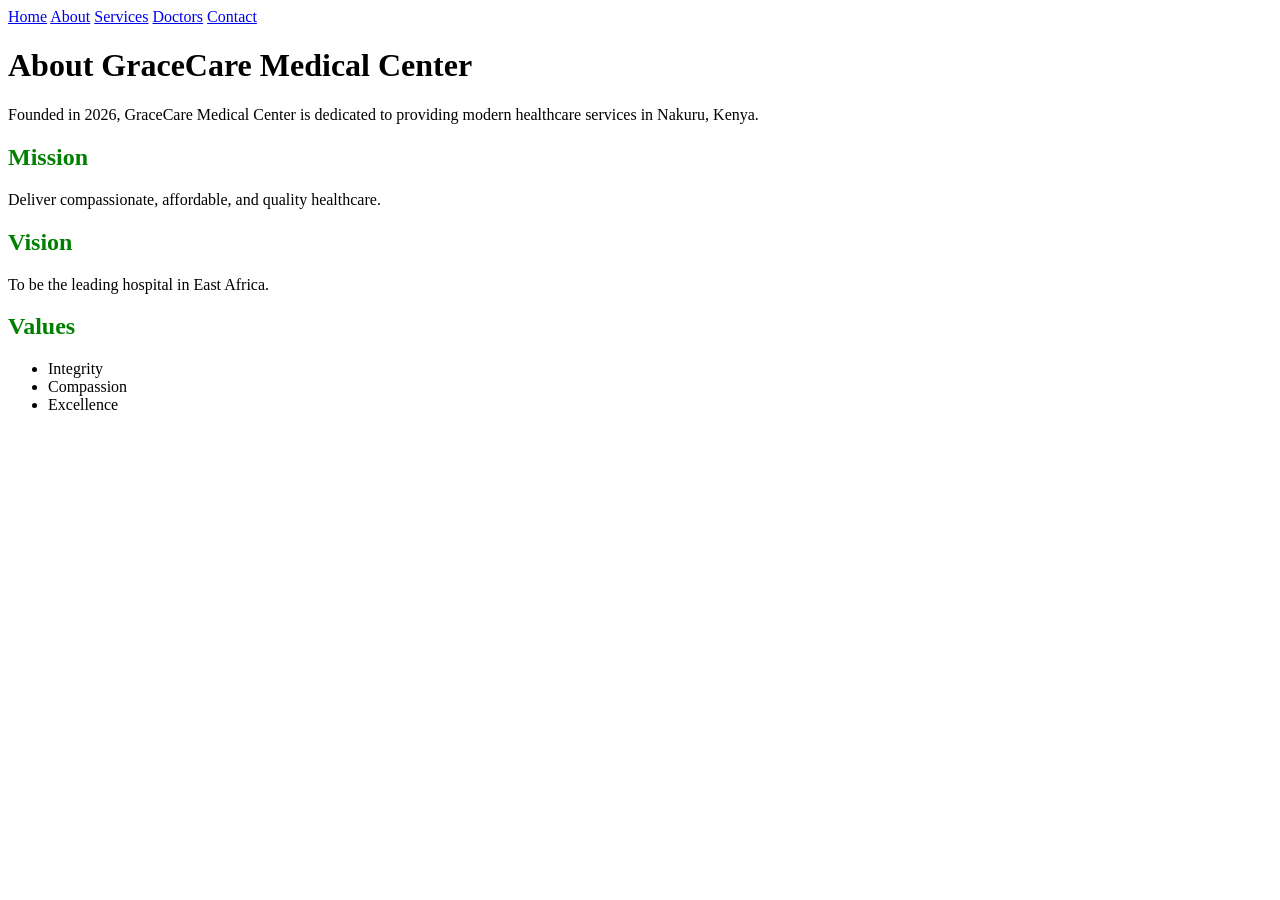
==== about.html @ ee9bda85 "first commit" ====
<!DOCTYPE html>
<html lang="en">
<head>
  <meta charset="UTF-8">
  <title>About GraceCare</title>
  <link rel="stylesheet" href="css/style.css">
  <style>
    h2 { color: green; }
    p { font-size: 16px; }
  </style>
</head>
<body>
  <nav>
    <a href="index.html">Home</a>
    <a href="about.html">About</a>
    <a href="services.html">Services</a>
    <a href="doctors.html">Doctors</a>
    <a href="contact.html">Contact</a>
  </nav>

  <h1>About GraceCare Medical Center</h1>
  <p>Founded in 2026, GraceCare Medical Center is dedicated to providing modern healthcare services in Nakuru, Kenya.</p>

  <h2>Mission</h2>
  <p>Deliver compassionate, affordable, and quality healthcare.</p>

  <h2>Vision</h2>
  <p>To be the leading hospital in East Africa.</p>

  <h2>Values</h2>
  <ul>
    <li>Integrity</li>
    <li>Compassion</li>
    <li>Excellence</li>
  </ul>
</body>
</html>
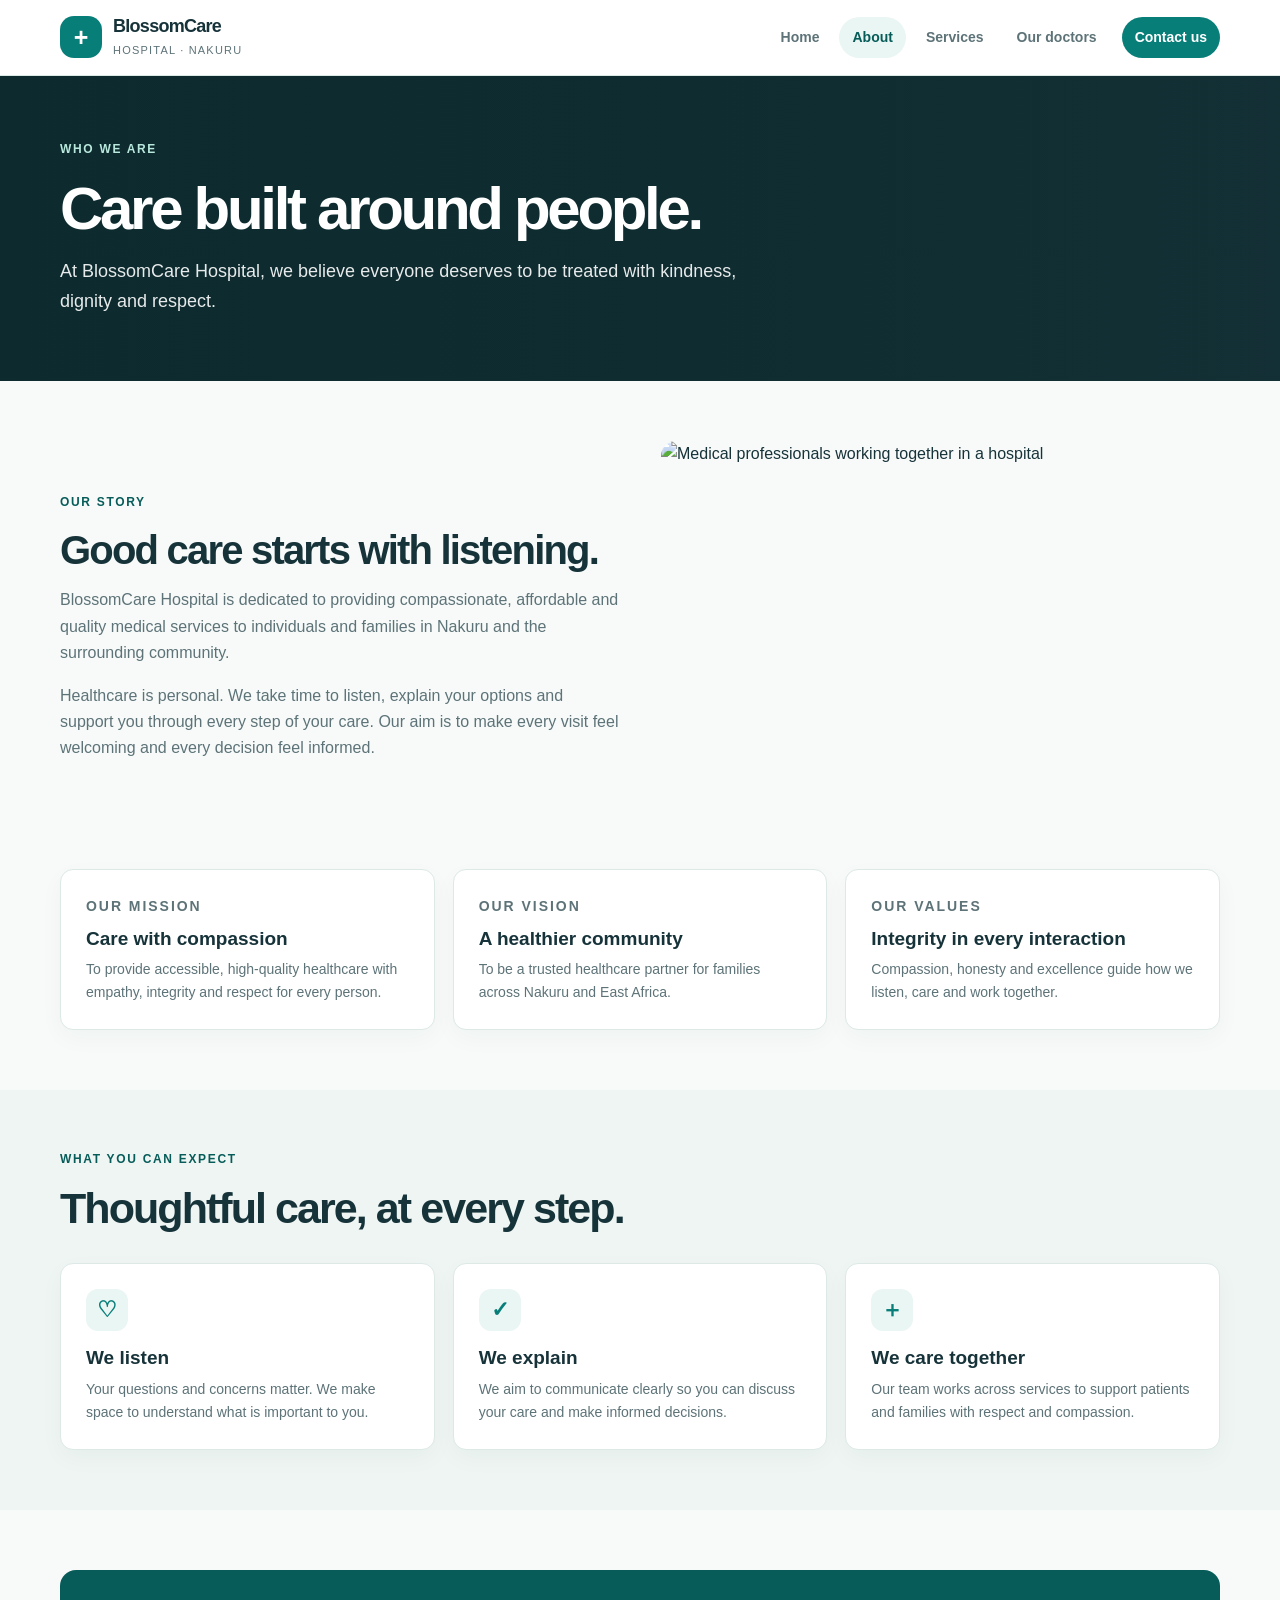
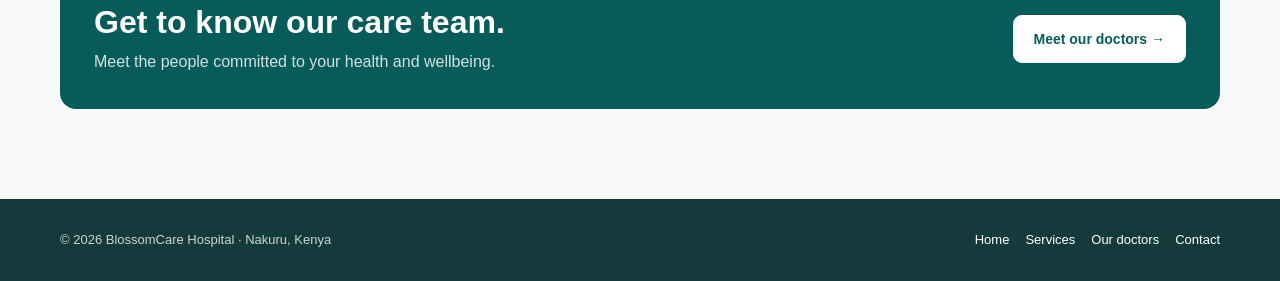
==== commit 7114d525: "Restore multi-page hospital site Co-authored-by: Copilot <223556219+Copilot@users.noreply.github.com" ====
--- a/about.html
+++ b/about.html
@@ -2,36 +2,90 @@
 <html lang="en">
 <head>
   <meta charset="UTF-8">
-  <title>About GraceCare</title>
-  <link rel="stylesheet" href="css/style.css">
-  <style>
-    h2 { color: green; }
-    p { font-size: 16px; }
-  </style>
+  <meta name="viewport" content="width=device-width, initial-scale=1">
+  <meta name="description" content="Learn about BlossomCare Hospital's mission, values and commitment to compassionate care in Nakuru, Kenya.">
+  <meta name="theme-color" content="#087e79">
+  <title>About us | BlossomCare Hospital</title>
+  <link rel="stylesheet" href="grace_care_website/css/style.css">
 </head>
 <body>
-  <nav>
-    <a href="index.html">Home</a>
-    <a href="about.html">About</a>
-    <a href="services.html">Services</a>
-    <a href="doctors.html">Doctors</a>
-    <a href="contact.html">Contact</a>
-  </nav>
-
-  <h1>About GraceCare Medical Center</h1>
-  <p>Founded in 2026, GraceCare Medical Center is dedicated to providing modern healthcare services in Nakuru, Kenya.</p>
-
-  <h2>Mission</h2>
-  <p>Deliver compassionate, affordable, and quality healthcare.</p>
-
-  <h2>Vision</h2>
-  <p>To be the leading hospital in East Africa.</p>
-
-  <h2>Values</h2>
-  <ul>
-    <li>Integrity</li>
-    <li>Compassion</li>
-    <li>Excellence</li>
-  </ul>
+  <a class="skip-link" href="#main">Skip to main content</a>
+  <header class="site-header">
+    <a class="brand" href="index.html" aria-label="BlossomCare Hospital home">
+      <span class="brand-mark" aria-hidden="true">+</span>
+      <span><span class="brand-name">BlossomCare</span><span class="brand-tagline">Hospital · Nakuru</span></span>
+    </a>
+    <nav class="main-nav" aria-label="Main navigation">
+      <a href="index.html">Home</a>
+      <a href="about.html" aria-current="page">About</a>
+      <a href="grace_care_website/service.html">Services</a>
+      <a href="grace_care_website/doctors.html">Our doctors</a>
+      <a class="nav-cta" href="grace_care_website/contact.html">Contact us</a>
+    </nav>
+  </header>
+  <main id="main">
+    <section class="page-hero">
+      <div class="container">
+        <p class="eyebrow">Who we are</p>
+        <h1>Care built around people.</h1>
+        <p>At BlossomCare Hospital, we believe everyone deserves to be treated with kindness, dignity and respect.</p>
+      </div>
+    </section>
+    <section class="container content-section">
+      <div class="split-layout">
+        <div>
+          <p class="eyebrow">Our story</p>
+          <h2>Good care starts with listening.</h2>
+          <p>BlossomCare Hospital is dedicated to providing compassionate, affordable and quality medical services to individuals and families in Nakuru and the surrounding community.</p>
+          <p>Healthcare is personal. We take time to listen, explain your options and support you through every step of your care. Our aim is to make every visit feel welcoming and every decision feel informed.</p>
+        </div>
+        <img class="content-image" src="https://images.unsplash.com/photo-1504813184591-01572f98c85f?auto=format&amp;fit=crop&amp;w=1100&amp;q=85" alt="Medical professionals working together in a hospital" loading="lazy" decoding="async">
+      </div>
+      <div class="value-grid">
+        <article class="info-card">
+          <p class="eyebrow">Our mission</p>
+          <h3>Care with compassion</h3>
+          <p>To provide accessible, high-quality healthcare with empathy, integrity and respect for every person.</p>
+        </article>
+        <article class="info-card">
+          <p class="eyebrow">Our vision</p>
+          <h3>A healthier community</h3>
+          <p>To be a trusted healthcare partner for families across Nakuru and East Africa.</p>
+        </article>
+        <article class="info-card">
+          <p class="eyebrow">Our values</p>
+          <h3>Integrity in every interaction</h3>
+          <p>Compassion, honesty and excellence guide how we listen, care and work together.</p>
+        </article>
+      </div>
+    </section>
+    <section class="content-section values-section">
+      <div class="container">
+        <div class="section-heading">
+          <p class="eyebrow">What you can expect</p>
+          <h2>Thoughtful care, at every step.</h2>
+        </div>
+        <div class="value-grid">
+          <article class="info-card"><span class="value-symbol" aria-hidden="true">♡</span><h3>We listen</h3><p>Your questions and concerns matter. We make space to understand what is important to you.</p></article>
+          <article class="info-card"><span class="value-symbol" aria-hidden="true">✓</span><h3>We explain</h3><p>We aim to communicate clearly so you can discuss your care and make informed decisions.</p></article>
+          <article class="info-card"><span class="value-symbol" aria-hidden="true">＋</span><h3>We care together</h3><p>Our team works across services to support patients and families with respect and compassion.</p></article>
+        </div>
+      </div>
+    </section>
+    <section class="container content-section">
+      <div class="cta-panel">
+        <div><h2>Get to know our care team.</h2><p>Meet the people committed to your health and wellbeing.</p></div>
+        <a class="button" href="grace_care_website/doctors.html">Meet our doctors <span aria-hidden="true">&nbsp;→</span></a>
+      </div>
+    </section>
+  </main>
+  <footer class="site-footer">
+    <div class="container footer-inner">
+      <p>&copy; 2026 BlossomCare Hospital · Nakuru, Kenya</p>
+      <nav class="footer-links" aria-label="Footer navigation">
+        <a href="index.html">Home</a><a href="grace_care_website/service.html">Services</a><a href="grace_care_website/doctors.html">Our doctors</a><a href="grace_care_website/contact.html">Contact</a>
+      </nav>
+    </div>
+  </footer>
 </body>
 </html>
--- a/grace_care_website/css/style.css
+++ b/grace_care_website/css/style.css
@@ -0,0 +1,930 @@
+:root {
+  color-scheme: light;
+  --ink: #17333a;
+  --muted: #5d7378;
+  --teal: #087e79;
+  --teal-dark: #075c59;
+  --mint: #e9f6f3;
+  --paper: #f7faf9;
+  --white: #fff;
+  --line: #dce9e6;
+  --shadow: 0 18px 45px rgba(23, 51, 58, 0.09);
+}
+
+* {
+  box-sizing: border-box;
+}
+
+html {
+  scroll-behavior: smooth;
+  scroll-padding-top: 20px;
+}
+
+body {
+  margin: 0;
+  background: var(--paper);
+  color: var(--ink);
+  font-family: "Segoe UI", Arial, sans-serif;
+  font-size: 16px;
+  line-height: 1.65;
+}
+
+a {
+  color: var(--teal-dark);
+}
+
+a:focus-visible,
+button:focus-visible {
+  outline: 3px solid #e4a940;
+  outline-offset: 3px;
+}
+
+h1,
+h2,
+h3,
+p {
+  margin-top: 0;
+}
+
+h1,
+h2,
+h3 {
+  color: var(--ink);
+  line-height: 1.16;
+}
+
+.skip-link {
+  position: absolute;
+  z-index: 5;
+  top: 8px;
+  left: 8px;
+  padding: 8px 12px;
+  transform: translateY(-150%);
+  border-radius: 8px;
+  background: var(--white);
+  color: var(--ink);
+}
+
+.skip-link:focus {
+  transform: translateY(0);
+}
+
+.site-header {
+  position: relative;
+  z-index: 2;
+  display: flex;
+  align-items: center;
+  justify-content: space-between;
+  gap: 24px;
+  padding: 16px max(24px, calc((100% - 1160px) / 2));
+  border-bottom: 1px solid var(--line);
+  background: var(--white);
+}
+
+.brand {
+  display: inline-flex;
+  align-items: center;
+  gap: 11px;
+  color: var(--ink);
+  text-decoration: none;
+}
+
+.brand-mark {
+  display: grid;
+  width: 42px;
+  height: 42px;
+  place-items: center;
+  border-radius: 14px;
+  background: var(--teal);
+  color: var(--white);
+  font-size: 25px;
+  font-weight: 700;
+  line-height: 1;
+}
+
+.brand-name,
+.brand-tagline {
+  display: block;
+}
+
+.brand-name {
+  font-size: 18px;
+  font-weight: 750;
+  letter-spacing: -0.04em;
+  line-height: 1.2;
+}
+
+.brand-tagline {
+  margin-top: 3px;
+  color: var(--muted);
+  font-size: 11px;
+  letter-spacing: 0.11em;
+  text-transform: uppercase;
+}
+
+.main-nav {
+  display: flex;
+  flex-wrap: wrap;
+  align-items: center;
+  justify-content: flex-end;
+  gap: 7px;
+}
+
+.main-nav a {
+  padding: 9px 13px;
+  border-radius: 999px;
+  color: var(--muted);
+  font-size: 14px;
+  font-weight: 650;
+  text-decoration: none;
+  transition: background-color 160ms ease, color 160ms ease;
+}
+
+.main-nav a:hover,
+.main-nav a[aria-current="page"] {
+  background: var(--mint);
+  color: var(--teal-dark);
+}
+
+.main-nav .nav-cta {
+  margin-left: 5px;
+  background: var(--teal);
+  color: var(--white);
+}
+
+.main-nav .nav-cta:hover {
+  background: var(--teal-dark);
+  color: var(--white);
+}
+
+.container {
+  width: min(100% - 48px, 1160px);
+  margin-inline: auto;
+}
+
+.hero {
+  position: relative;
+  display: grid;
+  min-height: 510px;
+  overflow: hidden;
+  align-items: center;
+  background-color: #17333a;
+  background-image:
+    linear-gradient(90deg, rgba(12, 42, 45, 0.9) 0%, rgba(12, 42, 45, 0.74) 47%, rgba(12, 42, 45, 0.25) 100%),
+    url("https://images.unsplash.com/photo-1519494026892-80bbd2d6fd0d?auto=format&fit=crop&w=2000&q=85");
+  background-position: center;
+  background-size: cover;
+  color: var(--white);
+}
+
+.hero-inner {
+  position: relative;
+  z-index: 1;
+  width: min(100% - 48px, 1160px);
+  margin-inline: auto;
+  padding-block: 82px;
+}
+
+.hero-copy {
+  max-width: 590px;
+}
+
+.eyebrow {
+  margin: 0 0 14px;
+  color: var(--teal-dark);
+  font-size: 12px;
+  font-weight: 750;
+  letter-spacing: 0.14em;
+  text-transform: uppercase;
+}
+
+.hero h1 {
+  max-width: 590px;
+  margin-bottom: 19px;
+  color: var(--white);
+  font-size: clamp(42px, 5vw, 66px);
+  letter-spacing: -0.055em;
+}
+
+.hero .eyebrow {
+  color: #b9e8dd;
+}
+
+.hero-copy > p:not(.eyebrow) {
+  max-width: 500px;
+  margin-bottom: 27px;
+  color: rgba(255, 255, 255, 0.9);
+  font-size: 18px;
+}
+
+.button-row {
+  display: flex;
+  flex-wrap: wrap;
+  gap: 12px;
+}
+
+.button {
+  display: inline-flex;
+  min-height: 48px;
+  align-items: center;
+  justify-content: center;
+  padding: 11px 20px;
+  border: 1px solid var(--teal);
+  border-radius: 9px;
+  background: var(--teal);
+  color: var(--white);
+  font-size: 14px;
+  font-weight: 700;
+  text-decoration: none;
+  transition: transform 160ms ease, background-color 160ms ease;
+}
+
+.button:hover {
+  transform: translateY(-2px);
+  background: var(--teal-dark);
+}
+
+.button-secondary {
+  border-color: var(--line);
+  background: var(--white);
+  color: var(--ink);
+}
+
+.button-secondary:hover {
+  border-color: var(--teal);
+  background: var(--white);
+  color: var(--teal-dark);
+}
+
+.trust-strip {
+  position: relative;
+  z-index: 1;
+  display: grid;
+  grid-template-columns: repeat(3, 1fr);
+  width: min(100% - 48px, 1160px);
+  margin: -35px auto 0;
+  border: 1px solid var(--line);
+  border-radius: 14px;
+  background: var(--white);
+  box-shadow: var(--shadow);
+}
+
+.trust-item {
+  padding: 20px 26px;
+}
+
+.trust-item + .trust-item {
+  border-left: 1px solid var(--line);
+}
+
+.trust-item strong,
+.trust-item span {
+  display: block;
+}
+
+.trust-item strong {
+  font-size: 15px;
+}
+
+.trust-item span {
+  margin-top: 3px;
+  color: var(--muted);
+  font-size: 13px;
+}
+
+.section {
+  padding-block: 76px;
+}
+
+.section-tight {
+  padding-block: 52px;
+}
+
+.page-hero {
+  display: flex;
+  min-height: 300px;
+  align-items: center;
+  padding-block: 64px;
+  background-color: #17333a;
+  background-image:
+    linear-gradient(90deg, rgba(12, 42, 45, 0.9) 0%, rgba(12, 42, 45, 0.72) 55%, rgba(12, 42, 45, 0.35) 100%),
+    url("https://images.unsplash.com/photo-1519494026892-80bbd2d6fd0d?auto=format&fit=crop&w=2000&q=85");
+  background-position: center;
+  background-size: cover;
+}
+
+.page-hero .container {
+  max-width: 1160px;
+}
+
+.page-hero h1 {
+  max-width: 740px;
+  margin-bottom: 14px;
+  color: var(--white);
+  font-size: clamp(42px, 5vw, 60px);
+  letter-spacing: -0.055em;
+}
+
+.page-hero .eyebrow {
+  color: #b9e8dd;
+}
+
+.page-hero .container > p:last-child {
+  max-width: 680px;
+  margin-bottom: 0;
+  color: rgba(255, 255, 255, 0.9);
+  font-size: 18px;
+}
+
+.content-section {
+  padding-block: 60px;
+}
+
+.split-layout {
+  display: grid;
+  grid-template-columns: 1fr 1fr;
+  align-items: center;
+  gap: 42px;
+  margin-bottom: 38px;
+}
+
+.split-layout h2,
+.contact-details h2 {
+  margin-bottom: 14px;
+  font-size: clamp(29px, 3.5vw, 40px);
+  letter-spacing: -0.045em;
+}
+
+.split-layout p:not(.eyebrow) {
+  color: var(--muted);
+}
+
+.content-image {
+  display: block;
+  width: 100%;
+  max-height: 390px;
+  aspect-ratio: 4 / 3;
+  border-radius: 15px;
+  object-fit: cover;
+}
+
+.value-grid,
+.service-detail-grid,
+.doctor-grid {
+  display: grid;
+  grid-template-columns: repeat(3, minmax(0, 1fr));
+  gap: 18px;
+}
+
+.value-grid .eyebrow {
+  margin-bottom: 10px;
+}
+
+.value-grid .info-card > p:last-child {
+  margin-bottom: 0;
+}
+
+.values-section {
+  background: #eef5f3;
+}
+
+.value-symbol {
+  display: grid;
+  width: 42px;
+  height: 42px;
+  margin-bottom: 16px;
+  place-items: center;
+  border-radius: 12px;
+  background: var(--mint);
+  color: var(--teal);
+  font-size: 22px;
+  font-weight: 700;
+}
+
+.service-detail-grid {
+  row-gap: 22px;
+}
+
+.service-detail-card {
+  overflow: hidden;
+  padding: 0;
+}
+
+.service-detail-card .service-image {
+  aspect-ratio: 16 / 10;
+}
+
+.service-card-content h2 {
+  margin-bottom: 8px;
+  font-size: 20px;
+}
+
+.service-disclaimer,
+.image-disclaimer {
+  margin: 20px 0 0;
+  color: var(--muted);
+  font-size: 13px;
+}
+
+.doctor-card {
+  overflow: hidden;
+  padding: 0;
+}
+
+.doctor-image {
+  display: block;
+  width: 100%;
+  aspect-ratio: 4 / 3;
+  background: var(--mint);
+  object-fit: cover;
+  object-position: center 30%;
+}
+
+.doctor-card-content {
+  padding: 22px 24px 25px;
+}
+
+.doctor-card-content h2 {
+  margin-bottom: 6px;
+  font-size: 21px;
+}
+
+.doctor-card-content p:last-child {
+  margin-bottom: 0;
+  color: var(--muted);
+  font-size: 14px;
+}
+
+.doctor-specialty {
+  margin-bottom: 11px;
+  color: var(--teal-dark);
+  font-size: 13px;
+  font-weight: 700;
+}
+
+.contact-layout {
+  display: grid;
+  grid-template-columns: 0.9fr 1.1fr;
+  align-items: start;
+  gap: 22px;
+}
+
+.contact-details,
+.contact-form-card {
+  padding: 30px;
+}
+
+.contact-detail {
+  display: flex;
+  align-items: flex-start;
+  gap: 13px;
+  padding-block: 17px;
+  border-top: 1px solid var(--line);
+}
+
+.contact-detail:first-of-type {
+  margin-top: 22px;
+}
+
+.contact-symbol {
+  display: grid;
+  width: 38px;
+  height: 38px;
+  flex: 0 0 38px;
+  place-items: center;
+  border-radius: 11px;
+  background: var(--mint);
+  color: var(--teal-dark);
+  font-size: 18px;
+}
+
+.contact-detail strong,
+.contact-detail span:not(.contact-symbol),
+.contact-detail a {
+  display: block;
+}
+
+.contact-detail strong {
+  margin-bottom: 3px;
+  font-size: 14px;
+}
+
+.contact-detail div > span,
+.contact-detail a {
+  color: var(--muted);
+  font-size: 14px;
+}
+
+.contact-detail a {
+  color: var(--teal-dark);
+}
+
+.contact-form-card h2 {
+  margin-bottom: 8px;
+  font-size: 25px;
+}
+
+.contact-form-card > p {
+  color: var(--muted);
+  font-size: 14px;
+}
+
+.contact-form-card form {
+  display: grid;
+  gap: 9px;
+}
+
+.contact-form-card label {
+  margin-top: 5px;
+  font-size: 14px;
+  font-weight: 700;
+}
+
+.contact-form-card input,
+.contact-form-card textarea {
+  width: 100%;
+  padding: 11px 12px;
+  border: 1px solid #bfd1cd;
+  border-radius: 8px;
+  background: var(--white);
+  color: var(--ink);
+  font: inherit;
+}
+
+.contact-form-card input:focus,
+.contact-form-card textarea:focus {
+  border-color: var(--teal);
+  outline: 3px solid rgba(8, 126, 121, 0.16);
+}
+
+.contact-form-card textarea {
+  resize: vertical;
+}
+
+.contact-form-card .button {
+  justify-self: start;
+  margin-top: 8px;
+  cursor: pointer;
+}
+
+.form-status {
+  min-height: 1.5em;
+  margin: 0;
+  color: var(--teal-dark);
+  font-size: 13px;
+}
+
+.emergency-note {
+  margin: 20px 0 0;
+  padding: 16px 18px;
+  border-left: 4px solid #c77d14;
+  border-radius: 7px;
+  background: #fff5e5;
+  color: #5b451f;
+  font-size: 14px;
+}
+
+.emergency-note strong {
+  display: block;
+}
+
+.section-heading {
+  max-width: 650px;
+  margin-bottom: 30px;
+}
+
+.section-heading h2 {
+  margin-bottom: 12px;
+  font-size: clamp(30px, 3.5vw, 43px);
+  letter-spacing: -0.045em;
+}
+
+.section-heading > p:last-child {
+  margin-bottom: 0;
+  color: var(--muted);
+  font-size: 17px;
+}
+
+.card-grid,
+.gallery-grid {
+  display: grid;
+  grid-template-columns: repeat(3, minmax(0, 1fr));
+  gap: 18px;
+}
+
+.info-card {
+  padding: 25px;
+  border: 1px solid var(--line);
+  border-radius: 13px;
+  background: var(--white);
+  box-shadow: 0 8px 24px rgba(23, 51, 58, 0.035);
+}
+
+.info-card h3 {
+  margin-bottom: 8px;
+  font-size: 19px;
+}
+
+.info-card p {
+  margin-bottom: 0;
+  color: var(--muted);
+  font-size: 14px;
+}
+
+.service-card {
+  min-height: 0;
+  overflow: hidden;
+  padding: 0;
+}
+
+.service-image {
+  display: block;
+  width: 100%;
+  aspect-ratio: 16 / 10;
+  object-fit: cover;
+  background: var(--mint);
+}
+
+.service-card-content {
+  padding: 22px 24px 25px;
+}
+
+.service-card-content p {
+  margin-bottom: 0;
+  color: var(--muted);
+  font-size: 14px;
+}
+
+.text-link {
+  display: inline-block;
+  margin-top: 23px;
+  font-weight: 700;
+  text-decoration-thickness: 1px;
+  text-underline-offset: 4px;
+}
+
+.gallery-section {
+  border-top: 1px solid var(--line);
+}
+
+.gallery-card {
+  min-width: 0;
+  margin: 0;
+  overflow: hidden;
+  border: 1px solid var(--line);
+  border-radius: 13px;
+  background: var(--white);
+  box-shadow: 0 8px 24px rgba(23, 51, 58, 0.035);
+}
+
+.gallery-image {
+  display: block;
+  width: 100%;
+  aspect-ratio: 4 / 3;
+  object-fit: cover;
+  background: var(--mint);
+}
+
+.gallery-card figcaption {
+  display: grid;
+  gap: 3px;
+  padding: 15px 17px;
+}
+
+.gallery-card figcaption strong {
+  font-size: 15px;
+}
+
+.gallery-card figcaption span {
+  color: var(--muted);
+  font-size: 13px;
+}
+
+.cta-panel {
+  display: flex;
+  align-items: center;
+  justify-content: space-between;
+  gap: 24px;
+  padding: 34px;
+  border-radius: 16px;
+  background: var(--teal-dark);
+  color: var(--white);
+}
+
+.cta-panel h2 {
+  margin-bottom: 8px;
+  color: var(--white);
+  font-size: clamp(24px, 3vw, 32px);
+}
+
+.cta-panel p {
+  margin-bottom: 0;
+  color: rgba(255, 255, 255, 0.82);
+}
+
+.cta-panel .button {
+  flex: 0 0 auto;
+  border-color: var(--white);
+  background: var(--white);
+  color: var(--teal-dark);
+}
+
+.site-footer {
+  margin-top: 30px;
+  padding-block: 30px;
+  background: #153a3b;
+  color: rgba(255, 255, 255, 0.78);
+}
+
+.footer-inner {
+  display: flex;
+  align-items: center;
+  justify-content: space-between;
+  gap: 20px;
+}
+
+.footer-inner p {
+  margin: 0;
+  font-size: 13px;
+}
+
+.footer-links {
+  display: flex;
+  flex-wrap: wrap;
+  gap: 16px;
+}
+
+.footer-links a {
+  color: var(--white);
+  font-size: 13px;
+  text-decoration: none;
+}
+
+.footer-links a:hover {
+  text-decoration: underline;
+}
+
+@media (max-width: 760px) {
+  .site-header {
+    align-items: flex-start;
+    flex-direction: column;
+    gap: 12px;
+    padding: 14px 24px;
+  }
+
+  .main-nav {
+    justify-content: flex-start;
+    gap: 2px;
+  }
+
+  .main-nav a {
+    padding: 8px 10px;
+    font-size: 13px;
+  }
+
+  .main-nav .nav-cta {
+    margin-left: 0;
+  }
+
+  .hero {
+    min-height: 460px;
+    background-position: 62% center;
+    background-image:
+      linear-gradient(90deg, rgba(12, 42, 45, 0.88), rgba(12, 42, 45, 0.57)),
+      url("https://images.unsplash.com/photo-1519494026892-80bbd2d6fd0d?auto=format&fit=crop&w=1200&q=80");
+  }
+
+  .hero-inner {
+    padding-block: 68px 90px;
+  }
+
+  .trust-strip {
+    grid-template-columns: 1fr;
+    margin-top: -24px;
+  }
+
+  .trust-item {
+    padding: 14px 19px;
+  }
+
+  .trust-item + .trust-item {
+    border-top: 1px solid var(--line);
+    border-left: 0;
+  }
+
+  .section {
+    padding-block: 58px;
+  }
+
+  .card-grid,
+  .gallery-grid,
+  .service-detail-grid,
+  .doctor-grid,
+  .value-grid {
+    grid-template-columns: repeat(2, minmax(0, 1fr));
+  }
+
+  .split-layout,
+  .contact-layout {
+    grid-template-columns: 1fr;
+  }
+}
+
+@media (max-width: 520px) {
+  .container,
+  .hero-inner,
+  .trust-strip {
+    width: min(100% - 32px, 1160px);
+  }
+
+  .site-header {
+    padding-inline: 16px;
+  }
+
+  .brand-name {
+    font-size: 16px;
+  }
+
+  .main-nav {
+    width: 100%;
+    gap: 0;
+  }
+
+  .main-nav a {
+    padding: 7px 8px;
+    font-size: 12px;
+  }
+
+  .hero {
+    min-height: 425px;
+  }
+
+  .hero h1 {
+    font-size: 43px;
+  }
+
+  .hero-copy > p:not(.eyebrow) {
+    font-size: 16px;
+  }
+
+  .button-row .button {
+    flex: 1 1 auto;
+  }
+
+  .card-grid,
+  .gallery-grid,
+  .service-detail-grid,
+  .doctor-grid,
+  .value-grid {
+    grid-template-columns: 1fr;
+  }
+
+  .page-hero {
+    min-height: 270px;
+    padding-block: 54px 46px;
+    background-position: 62% center;
+    background-image:
+      linear-gradient(90deg, rgba(12, 42, 45, 0.88), rgba(12, 42, 45, 0.57)),
+      url("https://images.unsplash.com/photo-1519494026892-80bbd2d6fd0d?auto=format&fit=crop&w=1200&q=80");
+  }
+
+  .page-hero .container > p:last-child {
+    font-size: 16px;
+  }
+
+  .content-section {
+    padding-block: 42px;
+  }
+
+  .contact-details,
+  .contact-form-card {
+    padding: 22px;
+  }
+
+  .info-card {
+    padding: 21px;
+  }
+
+  .service-card {
+    padding: 0;
+  }
+
+  .cta-panel,
+  .footer-inner {
+    align-items: flex-start;
+    flex-direction: column;
+  }
+
+  .cta-panel {
+    padding: 25px;
+  }
+}
+
+@media (prefers-reduced-motion: reduce) {
+  *,
+  *::before,
+  *::after {
+    scroll-behavior: auto !important;
+    transition-duration: 0.01ms !important;
+  }
+}
